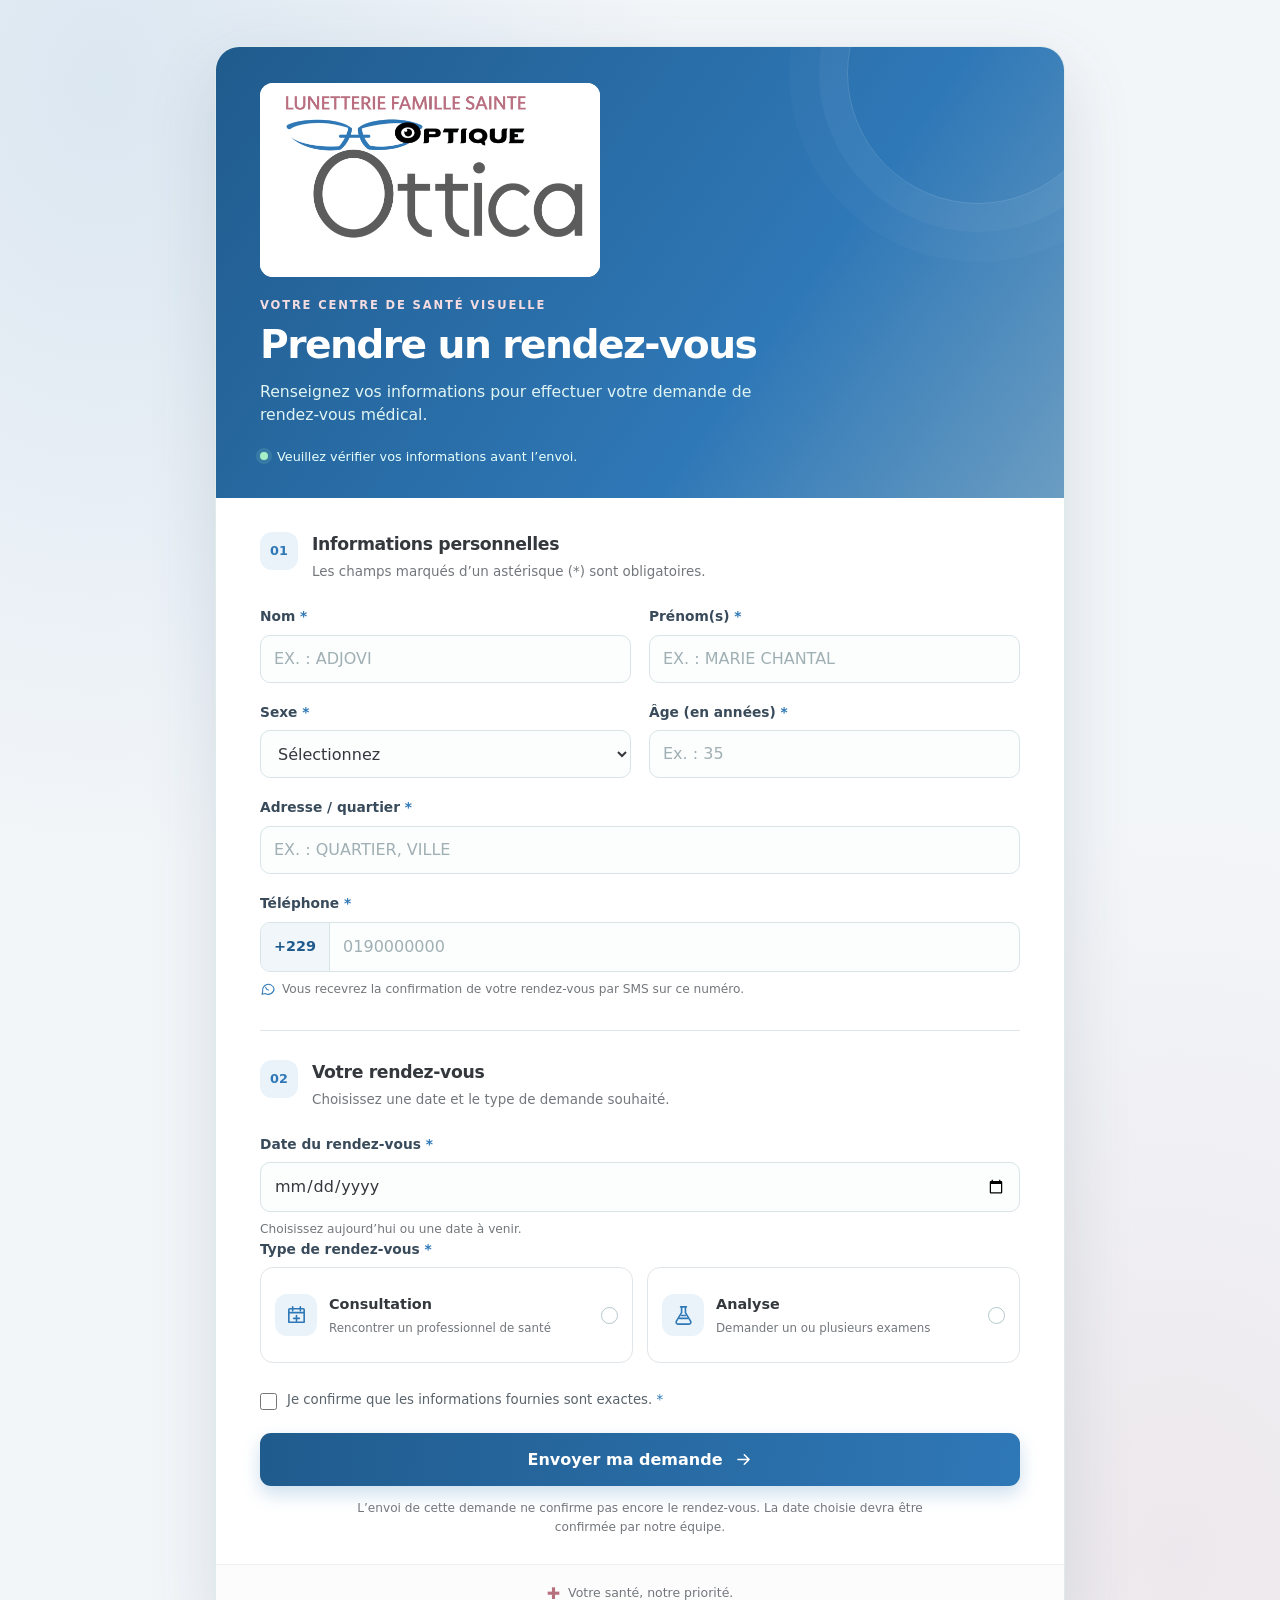
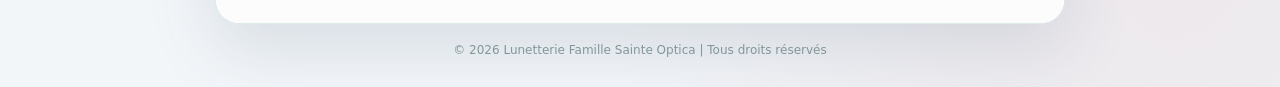
==== index.html @ ecbff304 "Ajout des fichiers du projet web" ====
<!DOCTYPE html>
<html lang="fr">
<head>
    <meta charset="UTF-8">
    <meta name="viewport" content="width=device-width, initial-scale=1.0">
    <meta name="theme-color" content="#2f78b7">
    <meta name="description" content="Prise de rendez-vous à la Lunetterie Famille Sainte Optica.">
    <title>Prise de rendez-vous | Lunetterie Famille Sainte Optica</title>
    <link rel="icon" type="image/jpeg" href="images/medicine.png">
    <link rel="stylesheet" href="CSS/rendez-vous.css">
    <script src="JS/rendez-vous.js" defer></script>
    </head>
    <body>
    <main class="page-shell">
        <section class="appointment-card" aria-labelledby="page-title">
        <header class="hero">
            <img class="brand-logo" src="images/logo-lunetterie-famille-sainte-optica.jpe" alt="Lunetterie Famille Sainte Optica">
            <p class="eyebrow">VOTRE CENTRE DE SANTÉ VISUELLE</p>
            <h1 id="page-title">Prendre un rendez-vous</h1>
            <p class="hero-copy">Renseignez vos informations pour effectuer votre demande de rendez-vous médical.</p>
            <div class="secure-note">
            <span class="status-dot"></span>
            Veuillez vérifier vos informations avant l’envoi.
            </div>
        </header>

        <form id="appointmentForm" novalidate>
            <div class="form-content">
            <div class="section-heading">
                <span class="section-number">01</span>
                <div>
                <h2>Informations personnelles</h2>
                <p>Les champs marqués d’un astérisque (*) sont obligatoires.</p>
                </div>
            </div>

            <div class="form-grid">
                <div class="field">
                <label for="nom">Nom <span>*</span></label>
                <input id="nom" name="nom" type="text" maxlength="50" autocomplete="family-name" placeholder="Ex. : ADJOVI" required>
                <small class="error-message" id="nomError"></small>
                </div>
                <div class="field">
                <label for="prenom">Prénom(s) <span>*</span></label>
                <input id="prenom" name="prenom" type="text" maxlength="60" autocomplete="given-name" placeholder="Ex. : Marie Chantal" required>
                <small class="error-message" id="prenomError"></small>
                </div>
                <div class="field">
                <label for="sexe">Sexe <span>*</span></label>
                <select id="sexe" name="sexe" required>
                    <option value="">Sélectionnez</option>
                    <option value="F">Féminin</option>
                    <option value="M">Masculin</option>
                    <option value="Autre">Autre / préfère ne pas préciser</option>
                </select>
                <small class="error-message" id="sexeError"></small>
                </div>
                <div class="field">
                <label for="age">Âge (en années) <span>*</span></label>
                <input id="age" name="age" type="number" min="0" max="120" step="1" inputmode="numeric" placeholder="Ex. : 35" required>
                <small class="error-message" id="ageError"></small>
                </div>
                <div class="field field-full">
                <label for="adresse">Adresse / quartier <span>*</span></label>
                <input id="adresse" name="adresse" type="text" maxlength="50" autocomplete="street-address" placeholder="Ex. : quartier, ville" required>
                <small class="error-message" id="adresseError"></small>
                </div>
                <div class="field field-full">
                <label for="telephone">Téléphone <span>*</span></label>
                <div class="phone-input">
                    <span class="phone-prefix" aria-hidden="true">+229</span>
                    <input id="telephone" name="telephone" type="tel" inputmode="numeric" pattern="[0-9]*" autocomplete="tel-national" placeholder="0190000000" aria-describedby="smsNote telephoneError" required>
                </div>
                <small class="field-hint" id="smsNote">
                    <svg viewBox="0 0 24 24" aria-hidden="true"><path d="M21 11.5a8.5 8.5 0 0 1-12.7 7.4L3 20l1.1-4.1A8.5 8.5 0 1 1 21 11.5Z"/><path d="M8.5 9.5c.6 2 2 3.4 4 4"/></svg>
                    Vous recevrez la confirmation de votre rendez-vous par SMS sur ce numéro.
                </small>
                <small class="error-message" id="telephoneError"></small>
                </div>
            </div>

            <div class="section-divider"></div>

            <div class="section-heading">
                <span class="section-number">02</span>
                <div>
                <h2>Votre rendez-vous</h2>
                <p>Choisissez une date et le type de demande souhaité.</p>
                </div>
            </div>

            <div class="field field-full">
                <label for="dateRendezVous">Date du rendez-vous <span>*</span></label>
                <input id="dateRendezVous" name="dateRendezVous" type="date" aria-describedby="dateRendezVousHint dateRendezVousError" required>
                <small class="field-hint" id="dateRendezVousHint">Choisissez aujourd’hui ou une date à venir.</small>
                <small class="error-message" id="dateRendezVousError"></small>
            </div>

            <fieldset class="appointment-options">
                <legend>Type de rendez-vous <span>*</span></legend>
                <div class="option-grid">
                <label class="choice-card">
                    <input type="radio" name="typeRendezVous" value="Consultation" required>
                    <span class="choice-icon" aria-hidden="true">
                    <svg viewBox="0 0 24 24"><path d="M8 3v4m8-4v4M4 9h16M5 5h14a1 1 0 0 1 1 1v13H4V6a1 1 0 0 1 1-1Z"/><path d="M12 12v6m-3-3h6"/></svg>
                    </span>
                    <span class="choice-text"><strong>Consultation</strong><small>Rencontrer un professionnel de santé</small></span>
                    <span class="radio-indicator"></span>
                </label>
                <label class="choice-card">
                    <input type="radio" name="typeRendezVous" value="Analyse" required>
                    <span class="choice-icon" aria-hidden="true">
                    <svg viewBox="0 0 24 24"><path d="M9 3h6m-5 0v6l-5.5 9.1A2 2 0 0 0 6.2 21h11.6a2 2 0 0 0 1.7-2.9L14 9V3"/><path d="M8 15h8m-6-3h4"/></svg>
                    </span>
                    <span class="choice-text"><strong>Analyse</strong><small>Demander un ou plusieurs examens</small></span>
                    <span class="radio-indicator"></span>
                </label>
                </div>
                <small class="error-message" id="typeRendezVousError"></small>
            </fieldset>

            <section id="analysesSection" class="analyses-panel" hidden aria-labelledby="analysesTitle">
                <div class="analyses-heading">
                <div class="analysis-icon" aria-hidden="true">
                    <svg viewBox="0 0 24 24"><path d="M9 3h6m-5 0v6l-5.5 9.1A2 2 0 0 0 6.2 21h11.6a2 2 0 0 0 1.7-2.9L14 9V3"/><path d="M8 15h8"/></svg>
                </div>
                <div>
                    <h3 id="analysesTitle">Analyses à effectuer</h3>
                    <p>Choisissez une, deux ou trois analyses.</p>
                </div>
                </div>
                <p id="analysesStatus" class="field-hint" role="status" aria-live="polite"></p>
                <div class="form-grid">
                <div class="field">
                    <label for="analyse1">Analyse 1</label>
                    <select id="analyse1" name="analyse1" aria-describedby="analyse1Error">
                    <option value="">Chargement des analyses...</option>
                    </select>
                    <small class="error-message" id="analyse1Error"></small>
                </div>
                <div class="field">
                    <label for="analyse2">Analyse 2</label>
                    <select id="analyse2" name="analyse2" aria-describedby="analyse1Error">
                    <option value="">Chargement des analyses...</option>
                    </select>
                </div>
                <div class="field field-full">
                    <label for="analyse3">Analyse 3</label>
                    <select id="analyse3" name="analyse3" aria-describedby="analyse1Error">
                    <option value="">Chargement des analyses...</option>
                    </select>
                </div>
                </div>
            </section>

            <label class="consent-check">
                <input id="confirmation" name="confirmation" type="checkbox" required>
                <span>Je confirme que les informations fournies sont exactes. <span>*</span></span>
            </label>
            <small class="error-message" id="confirmationError"></small>

            <div class="form-alert" id="formAlert" role="alert" aria-live="polite" hidden></div>

            <button class="submit-button" type="submit">
                <span>Envoyer ma demande</span>
                <svg viewBox="0 0 24 24" aria-hidden="true"><path d="M5 12h14m-6-6 6 6-6 6"/></svg>
            </button>
            <p class="form-footnote">L’envoi de cette demande ne confirme pas encore le rendez-vous. La date choisie devra être confirmée par notre équipe.</p>
            </div>
        </form>
        <footer class="card-footer">
            <span class="footer-cross" aria-hidden="true">✚</span>
            <span>Votre santé, notre priorité.</span>
        </footer>
        </section>
        <p class="page-note">© 2026 Lunetterie Famille Sainte Optica | Tous droits réservés</p>
    </main>
    </body>
</html>
---- CSS/rendez-vous.css ----
:root {
  --primary: #2f78b7;
  --primary-dark: #205b8d;
  --primary-soft: #eaf3fa;
  --accent: #b66f7d;
  --ink: #34383d;
  --muted: #73777c;
  --line: #e0e5e9;
  --surface: #ffffff;
  --page: #f3f6f9;
  --danger: #bd3e45;
  --shadow: 0 24px 70px rgba(39, 72, 101, .14);
}
* { box-sizing: border-box; }
html { min-width: 320px; }
body {
  margin: 0;
  color: var(--ink);
  background:
    radial-gradient(ellipse at 8% 5%, rgba(47, 120, 183, .12), transparent 35%),
    radial-gradient(ellipse at 92% 92%, rgba(182, 111, 125, .10), transparent 34%),
    var(--page);
  font-family: Inter, ui-sans-serif, system-ui, -apple-system, BlinkMacSystemFont, "Segoe UI", sans-serif;
  line-height: 1.5;
}
button, input, select { font: inherit; }
.page-shell { width: min(100% - 32px, 850px); margin: 46px auto 28px; }
.appointment-card {
  overflow: hidden;
  border: 1px solid rgba(220, 232, 233, .9);
  border-radius: 24px;
  background: var(--surface);
  box-shadow: var(--shadow);
}
.hero {
  position: relative;
  padding: 36px 44px 32px;
  color: white;
  background: linear-gradient(125deg, #205b8d, #2f78b7 65%, #6b9dc2);
}
.hero::after {
  position: absolute;
  right: -45px;
  top: -105px;
  width: 260px;
  height: 260px;
  border: 1px solid rgba(255,255,255,.15);
  border-radius: 50%;
  box-shadow: 0 0 0 28px rgba(255,255,255,.035), 0 0 0 58px rgba(255,255,255,.025);
  content: "";
  pointer-events: none;
}
.brand-logo { display: block; width: min(100%, 340px); height: auto; aspect-ratio: 1.75; margin-bottom: 20px; border-radius: 13px; background: white; object-fit: contain; }
.eyebrow { margin: 0 0 7px; color: #f4dce1; font-size: .72rem; font-weight: 800; letter-spacing: .16em; }
h1 { max-width: 560px; margin: 0; font-size: clamp(1.8rem, 4vw, 2.45rem); line-height: 1.15; letter-spacing: -.04em; }
.hero-copy { max-width: 540px; margin: 13px 0 20px; color: #e0f5f3; font-size: .98rem; }
.secure-note { display: flex; align-items: center; gap: 9px; color: #e7fffb; font-size: .8rem; }
.status-dot { width: 8px; height: 8px; border-radius: 50%; background: #a7f0c6; box-shadow: 0 0 0 4px rgba(167,240,198,.13); }
.form-content { padding: 34px 44px 28px; }
.section-heading { display: flex; align-items: flex-start; gap: 14px; margin-bottom: 24px; }
.section-number {
  display: grid;
  place-items: center;
  flex: 0 0 38px;
  height: 38px;
  border-radius: 12px;
  color: var(--primary);
  background: var(--primary-soft);
  font-size: .8rem;
  font-weight: 800;
}
.section-heading h2 { margin: 0 0 4px; font-size: 1.08rem; letter-spacing: -.02em; }
.section-heading p, .analyses-heading p { margin: 0; color: var(--muted); font-size: .84rem; }
.form-grid { display: grid; grid-template-columns: repeat(2, minmax(0, 1fr)); gap: 19px 18px; }
.field { min-width: 0; }
.field-full { grid-column: 1 / -1; }
.field label, .appointment-options legend {
  display: block;
  margin-bottom: 8px;
  color: #394b5b;
  font-size: .86rem;
  font-weight: 700;
}
.field label > span, .appointment-options legend > span, .consent-check > span > span { color: var(--primary); }
input:not([type="radio"]):not([type="checkbox"]), select {
  width: 100%;
  min-height: 48px;
  padding: 11px 13px;
  border: 1px solid #d8e4e6;
  border-radius: 10px;
  outline: none;
  color: var(--ink);
  background: #fcfefe;
  transition: border-color .18s ease, box-shadow .18s ease, background .18s ease;
}
#nom, #prenom, #adresse { text-transform: uppercase; }
input::placeholder { color: #a0afb3; }
input:focus, select:focus {
  border-color: var(--primary);
  background: white;
  box-shadow: 0 0 0 3px rgba(47,120,183,.14);
}
input[aria-invalid="true"], select[aria-invalid="true"] { border-color: var(--danger); }
.phone-input { display: flex; align-items: center; overflow: hidden; border: 1px solid #d8e4e6; border-radius: 10px; background: #fcfefe; }
.phone-input:focus-within { border-color: var(--primary); box-shadow: 0 0 0 3px rgba(47,120,183,.14); }
.phone-prefix { align-self: stretch; display: grid; place-items: center; padding: 0 13px; border-right: 1px solid #d8e4e6; color: var(--primary-dark); background: #f1f6fa; font-size: .9rem; font-weight: 700; }
.phone-input input:not([type="radio"]):not([type="checkbox"]) { min-width: 0; border: 0; border-radius: 0; box-shadow: none; background: transparent; }
.field-hint { display: flex; align-items: flex-start; gap: 6px; margin-top: 8px; color: var(--muted); font-size: .76rem; }
.field-hint svg { flex: 0 0 16px; width: 16px; height: 16px; margin-top: 1px; fill: none; stroke: var(--primary); stroke-width: 1.6; stroke-linecap: round; stroke-linejoin: round; }
.error-message { display: block; min-height: 0; margin-top: 5px; color: var(--danger); font-size: .76rem; }
.error-message:empty { display: none; }
.section-divider { height: 1px; margin: 32px 0 29px; background: var(--line); }
.appointment-options { min-width: 0; margin: 0; padding: 0; border: 0; }
.appointment-options legend { padding: 0; }
.option-grid { display: grid; grid-template-columns: repeat(2, minmax(0, 1fr)); gap: 14px; }
.choice-card {
  position: relative;
  display: flex;
  align-items: center;
  gap: 12px;
  min-height: 96px;
  padding: 16px 14px;
  border: 1px solid var(--line);
  border-radius: 13px;
  cursor: pointer;
  transition: border-color .18s ease, background .18s ease, box-shadow .18s ease;
}
.choice-card:hover { border-color: #9abbd6; }
.choice-card:has(input:checked) { border-color: var(--primary); background: #f1f7fc; box-shadow: 0 0 0 2px rgba(47,120,183,.09); }
.choice-card input { position: absolute; width: 1px; height: 1px; opacity: 0; }
.choice-card:focus-within { outline: 3px solid rgba(47,120,183,.22); outline-offset: 2px; }
.choice-icon, .analysis-icon { display: grid; place-items: center; flex: 0 0 42px; width: 42px; height: 42px; border-radius: 12px; color: var(--primary); background: var(--primary-soft); }
.choice-icon svg, .analysis-icon svg { width: 23px; height: 23px; fill: none; stroke: currentColor; stroke-width: 1.7; stroke-linecap: round; stroke-linejoin: round; }
.choice-text { display: flex; flex: 1; flex-direction: column; gap: 4px; }
.choice-text strong { font-size: .9rem; }
.choice-text small { color: var(--muted); font-size: .74rem; line-height: 1.4; }
.radio-indicator { flex: 0 0 17px; width: 17px; height: 17px; border: 1.5px solid #b5c7ca; border-radius: 50%; }
.choice-card:has(input:checked) .radio-indicator { border: 5px solid var(--primary); }
.analyses-panel { margin-top: 22px; padding: 22px; border: 1px solid #d5e5f1; border-radius: 15px; background: #f5f9fc; animation: reveal .25s ease both; }
.analyses-panel[hidden] { display: none; }
.analyses-heading { display: flex; align-items: center; gap: 12px; margin-bottom: 20px; }
.analyses-heading h3 { margin: 0 0 3px; font-size: .98rem; }
.optional-label { color: var(--muted) !important; font-size: .75rem; font-weight: 500; }
.consent-check { display: flex; align-items: flex-start; gap: 10px; margin-top: 27px; color: #59636b; font-size: .83rem; cursor: pointer; }
.consent-check input { flex: 0 0 17px; width: 17px; height: 17px; margin: 3px 0 0; accent-color: var(--primary); }
.form-alert { margin-top: 18px; padding: 12px 14px; border-radius: 10px; font-size: .86rem; }
.form-alert.error { border: 1px solid #f0c8ca; color: #8d292f; background: #fff4f4; }
.form-alert.success { border: 1px solid #b8e3ce; color: #176747; background: #effbf4; }
.submit-button {
  display: flex;
  align-items: center;
  justify-content: center;
  gap: 11px;
  width: 100%;
  min-height: 53px;
  margin-top: 23px;
  padding: 13px 18px;
  border: 0;
  border-radius: 11px;
  color: white;
  background: linear-gradient(100deg, var(--primary-dark), var(--primary));
  box-shadow: 0 8px 18px rgba(47,120,183,.24);
  font-weight: 750;
  cursor: pointer;
  transition: transform .18s ease, box-shadow .18s ease;
}
.submit-button:hover { transform: translateY(-1px); box-shadow: 0 11px 23px rgba(47,120,183,.3); }
.submit-button:focus-visible { outline: 3px solid #9dc3e1; outline-offset: 3px; }
.submit-button svg { width: 19px; fill: none; stroke: currentColor; stroke-width: 2; stroke-linecap: round; stroke-linejoin: round; }
.form-footnote { margin: 13px auto 0; max-width: 570px; color: var(--muted); font-size: .76rem; text-align: center; }
.card-footer { display: flex; align-items: center; justify-content: center; gap: 8px; padding: 17px; border-top: 1px solid #edf0f2; color: #73777c; background: #fcfcfd; font-size: .78rem; }
.footer-cross { color: var(--accent); font-size: 1rem; }
.page-note { margin: 17px 8px 0; color: #82979b; font-size: .75rem; text-align: center; }
@keyframes reveal { from { opacity: 0; transform: translateY(-5px); } to { opacity: 1; transform: translateY(0); } }
@media (max-width: 620px) {
  .page-shell { width: min(100% - 20px, 850px); margin: 12px auto 20px; }
  .appointment-card { border-radius: 18px; }
  .hero { padding: 27px 22px 25px; }
  .brand-logo { width: min(100%, 300px); margin-bottom: 17px; }
  .form-content { padding: 27px 21px 23px; }
  .form-grid { grid-template-columns: 1fr; gap: 16px; }
  .field-full { grid-column: auto; }
  .option-grid { grid-template-columns: 1fr; gap: 10px; }
  .choice-card { min-height: 82px; }
  .section-divider { margin: 27px 0 25px; }
  .analyses-panel { padding: 17px 14px; }
}
@media (prefers-reduced-motion: reduce) {
  *, *::before, *::after { scroll-behavior: auto !important; animation-duration: .01ms !important; transition-duration: .01ms !important; }
}
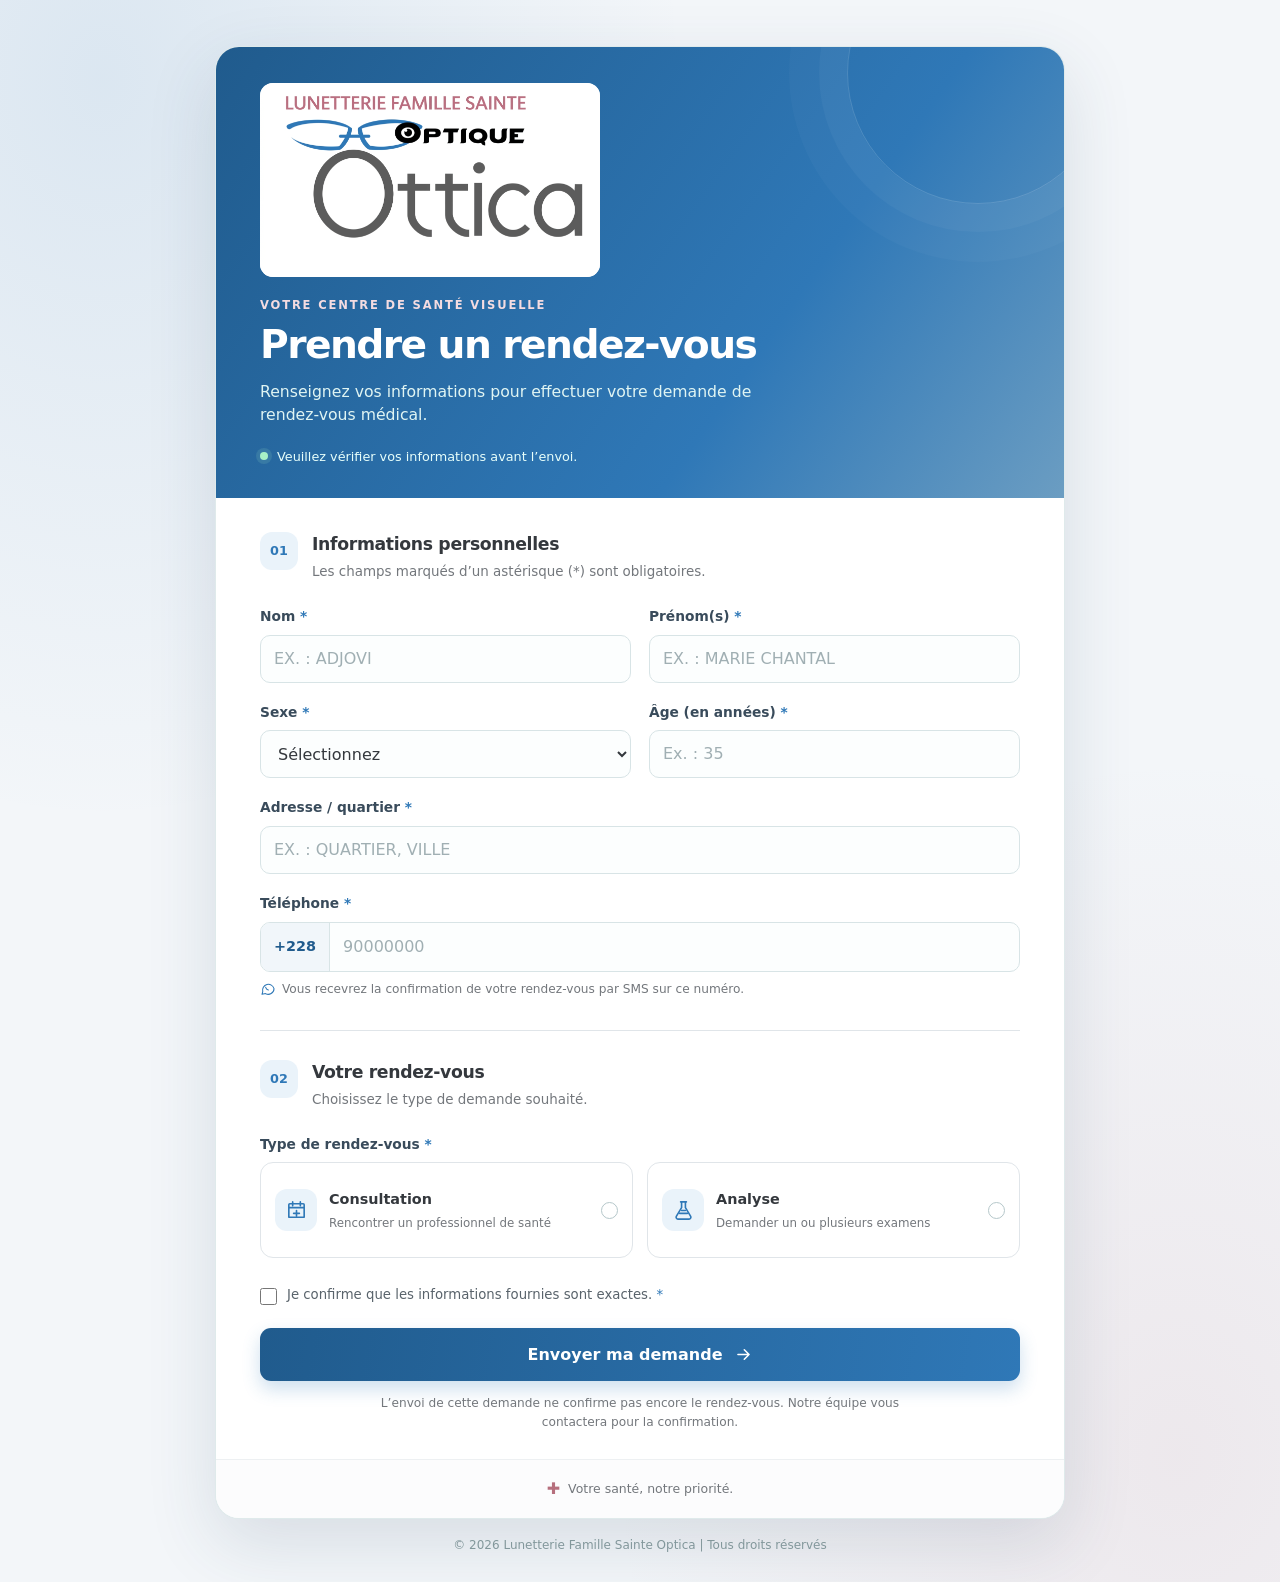
==== commit 2ace0e85: "Update index.html" ====
--- a/index.html
+++ b/index.html
@@ -68,8 +68,8 @@
                 <div class="field field-full">
                 <label for="telephone">Téléphone <span>*</span></label>
                 <div class="phone-input">
-                    <span class="phone-prefix" aria-hidden="true">+229</span>
-                    <input id="telephone" name="telephone" type="tel" inputmode="numeric" pattern="[0-9]*" autocomplete="tel-national" placeholder="0190000000" aria-describedby="smsNote telephoneError" required>
+                    <span class="phone-prefix" aria-hidden="true">+228</span>
+                    <input id="telephone" name="telephone" type="tel" inputmode="numeric" pattern="[0-9]*" autocomplete="tel-national" placeholder="90000000" aria-describedby="smsNote telephoneError" required>
                 </div>
                 <small class="field-hint" id="smsNote">
                     <svg viewBox="0 0 24 24" aria-hidden="true"><path d="M21 11.5a8.5 8.5 0 0 1-12.7 7.4L3 20l1.1-4.1A8.5 8.5 0 1 1 21 11.5Z"/><path d="M8.5 9.5c.6 2 2 3.4 4 4"/></svg>
@@ -85,18 +85,11 @@
                 <span class="section-number">02</span>
                 <div>
                 <h2>Votre rendez-vous</h2>
-                <p>Choisissez une date et le type de demande souhaité.</p>
+                    <p>Choisissez le type de demande souhaité.</p>
                 </div>
-            </div>
+                </div>
 
-            <div class="field field-full">
-                <label for="dateRendezVous">Date du rendez-vous <span>*</span></label>
-                <input id="dateRendezVous" name="dateRendezVous" type="date" aria-describedby="dateRendezVousHint dateRendezVousError" required>
-                <small class="field-hint" id="dateRendezVousHint">Choisissez aujourd’hui ou une date à venir.</small>
-                <small class="error-message" id="dateRendezVousError"></small>
-            </div>
-
-            <fieldset class="appointment-options">
+                <fieldset class="appointment-options">
                 <legend>Type de rendez-vous <span>*</span></legend>
                 <div class="option-grid">
                 <label class="choice-card">
@@ -165,7 +158,7 @@
                 <span>Envoyer ma demande</span>
                 <svg viewBox="0 0 24 24" aria-hidden="true"><path d="M5 12h14m-6-6 6 6-6 6"/></svg>
             </button>
-            <p class="form-footnote">L’envoi de cette demande ne confirme pas encore le rendez-vous. La date choisie devra être confirmée par notre équipe.</p>
+            <p class="form-footnote">L’envoi de cette demande ne confirme pas encore le rendez-vous. Notre équipe vous contactera pour la confirmation.</p>
             </div>
         </form>
         <footer class="card-footer">
